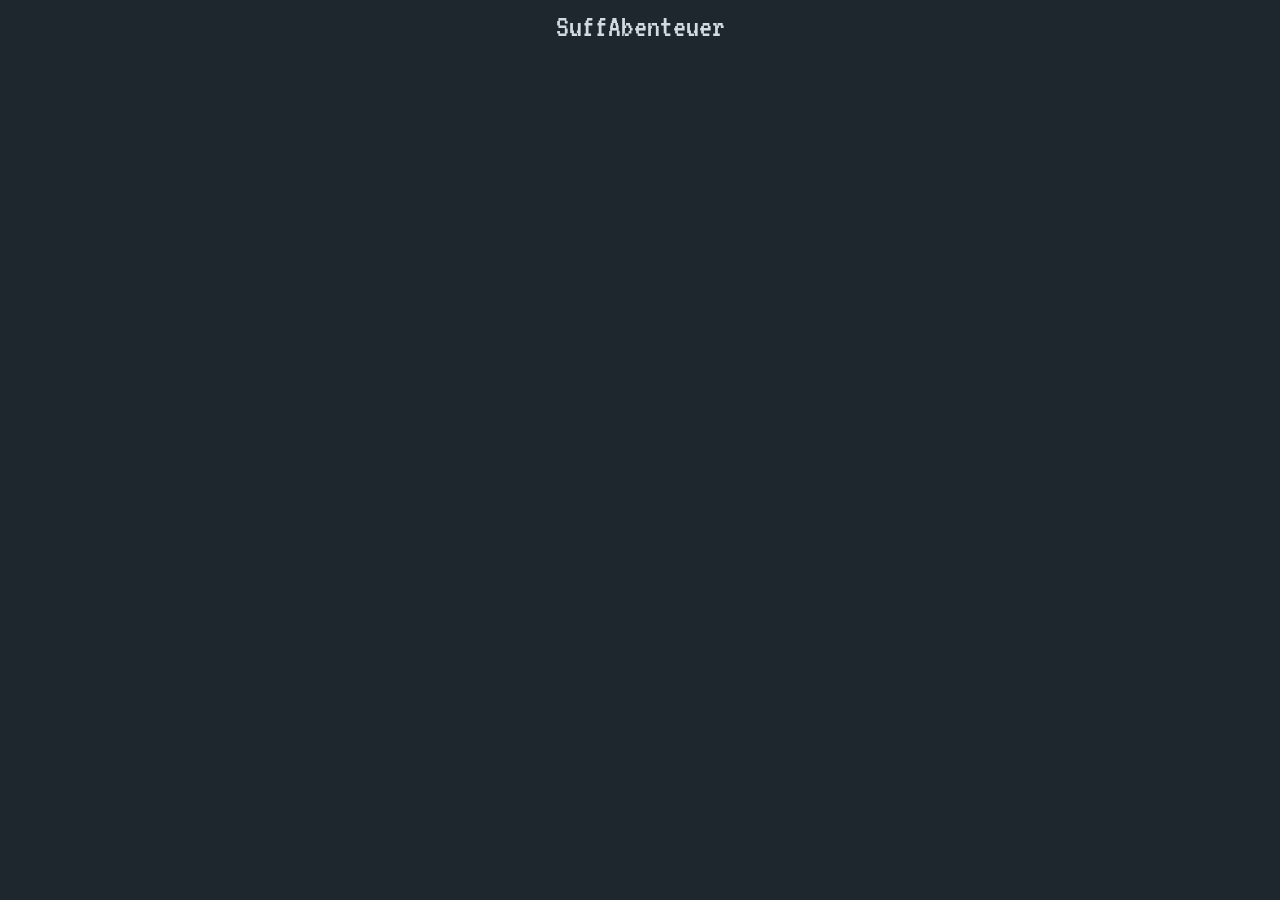
==== www/index.html @ a1d18a03 "Add files via upload" ====
<!DOCTYPE HTML>

<html>

<head>




<link rel="stylesheet" href="css/animate.min.css">
<script src="js/jquery.min.js"></script>
<script src="js/lettering.js"></script>
<script src="js/text.js"></script>
<script src="cordova.js"></script>

	<meta http-equiv="Content-Type" content="text/html; charset=UTF-8" />
	<title>SuffPotatoes</title>
    <link rel="stylesheet" type="text/css" href="css/style.css">
</head>

<body>

<div class="container" id="outPopUp">

  <div class="header">

    <span class="header-text">SuffAbenteuer</span>

  </div>

  <div class="text">


  </div>

<div class="block">
</div>

</div>

<script type="text/javascript">

//Anfangsvariablen initiieren und festlegen

  //Version
  version = "0.1";
  
  //Nicht ändern
  taskcounter = 0;
  lines = 0;
  var tasklist = [];
  var p = [];

  //Standardspieleranzahl
  players = 5;

//Nach dem Laden des Dokumentes

$(document).ready(function(){

  //Funktion zum Starten des Spiels
  initialize();

  //Animation des Headers
  $('.header-text').textillate({ in: { effect: 'fadeInLeft', delay: 20 } });

  //Ausführen von Tasks alle x Millisekunden
  setInterval(function() {

    //Gucken, ob es noch Tasks auszuführen gibt
    if (tasklist.length > taskcounter) {
      doTask(taskcounter);
    }
    
  }, 2000);


});  

//Erstellen von events
function createEvent(id) {

  //Wenn eine id gegeben ist, wähle dieses event. Sonst erstelle ein random event.
  if (id !== undefined) {
    selected = id;
  } else {

  events = 1;
  selected = Math.floor((Math.random() * events) + 1);

  }

  if(selected == 1) {

    addTask("text", "Die Gruppe kommt an einem Bach vorbei, jedoch scheint in diesem... Bier zu fließen?!");

    //Hälfte der Spieler
    half = Math.floor(p.length/2);

    //RandomPlayers sucht "half" zufällige Spieler aus und gibt ein Array mit deren ids wieder
    players = randomPlayers(half);

    var text;

    //Textformatierung
    if(players.length > 1) {

      //Mehr als ein ausgewählter Spieler

      for (i = 0; i < players.length; i++) {  

        if (i == players.length-1) {
          text = text + "und " + p[players[i]]["name"];
        } else if (i == players.length-2) {
          text = text + p[players[i]]["name"] + " ";
        } else {
          text = text + p[players[i]]["name"] + ", ";
        }

        //Shotcounter um 1 erhöhen
        p[players[i]]["drinks"] = p[players[i]]["drinks"]+1;

      }

      text = text.replace('undefined','');
      addTask("text", text + " werden total durstig und wollen unbedingt Alkohol!")
      addTask("textImportant", text + " trinken jeweils einen großen Schluck ihres Getränkes.")

    } else {

      //Nur ein ausgewählter Spieler

      text = p[players[0]]["name"]
      p[players[0]]["drinks"] = p[players[0]]["drinks"]+1;

      text = text.replace('undefined','');
      addTask("text", text + " wird total durstig und will unbedingt Alkohol!")
      addTask("textImportant", text + " trinkt einen großen Schluck.")

    }


  } else {

    //Das Bierbrunnenevent als Notfall, wenn keine id gegeben ist

    addTask("text", "Die Gruppe findet einen Bierbrunnen!");

    half = Math.floor(p.length/2);

    players = randomPlayers(half);

    var text;

    if(players.length > 1) {

      for (i = 0; i < players.length; i++) {  

        if (i == players.length-1) {
          text = text + "und " + p[players[i]]["name"];
        } else if (i == players.length-2) {
          text = text + p[players[i]]["name"] + " ";
        } else {
          text = text + p[players[i]]["name"] + ", ";
        }

        p[players[i]]["drinks"] = p[players[i]]["drinks"]+1;

      }

      text = text.replace('undefined','');
      addTask("text", text + " werden total durstig und wollen unbedingt Alkohol!")
      addTask("textImportant", text + " trinken jeweils einen großen Schluck ihres Getränkes.")

    } else {

      text = p[players[0]]["name"]
      p[players[0]]["drinks"] = p[players[0]]["drinks"]+1;

      text = text.replace('undefined','');
      addTask("text", text + " wird total durstig und will unbedingt Alkohol!")
      addTask("textImportant", text + " trinkt einen großen Schluck.")

    }



  }

  //Den "Weiter"-Button erstellen
  addTask("form", "event");

  console.log(players);

}

function randomPlayers(number) {

  //Ein neues Array welches alle Spieler enthält
  randomplayers = p;
  //Dieses Array mischen
  shuffle(randomplayers);
  var result = [];

    for (i = 0; i < number; i++) {  

      //Die ersten "number" Spieler des Arrays wählen

      result[i] = randomplayers[i]["id"];

    }

  //Das Array mit den ids zurückgeben
  return result;

}

function initialize() {

  //Startfunktion
  addTask("text", "Willkommen zu SuffAbenteuer, Version " + version + "!");

  //Normalen Text wiedergeben
  addTask("text", "Bitte gebe als nächstes die Anzahl der Spieler, ihr Geschlecht und ihre Namen ein!");

  //Wichtigen Text wiedergeben
  addTask("textImportant", "Anzahl Spieler:");

  //Das Formular zur Spieleranzahl anzeigen
  addTask("form", "players");

}


function addTask(type, object, object2) {

  //Die Tasklist ist immer 1 größer als das zuletzt ausgeführte Event
  id = tasklist.length;

  //Jeder Task bekommt eine id, ein typ und weitere Argumente
  task = new Array(id, type, object);

  //Diese werden in das Array mit allen Aufgaben eingefügt
  tasklist[id] = task;

}

function doTask(id) {

  //Den Typ des Tasks überprüfen
  if (tasklist[id]["1"] == "text") {

    //Text ausgeben
    pushText(tasklist[id]["2"]);

  } else if (tasklist[id]["1"] == "form") {

    //Formular erstellen
    pushForm(tasklist[id]["2"]);

  } else if (tasklist[id]["1"] == "textImportant") {

    //Wichtigen Text ausgeben
    pushTextImportant(tasklist[id]["2"]);

  } else if (tasklist[id]["1"] == "event") {

    //Event erstellen
    createEvent(tasklist[id]["2"]);

  }

  taskcounter = taskcounter+1;
}

function pushText(text) {

  //Eine neue Linie hinzufügen
  $( ".text" ).append("<span class='line' id='line" + lines + "'>" + text + "</span><br>");
  //Die Linie animieren
  $('#line' + lines).textillate({ in: { effect: 'fadeInLeft', delay: 20 } });

  //Counter der Linien
  lines = lines+1;

  //Scrollbar immer ganz unten
  var messageBody = document.querySelector('#outPopUp');
  messageBody.scrollTop = messageBody.scrollHeight - messageBody.clientHeight;

}

function pushTextImportant(text) {

  $( ".text" ).append("<span class='line important' id='line" + lines + "'>" + text + "</span><br>");
  $('#line' + lines).textillate({ in: { effect: 'fadeInLeft', delay: 20 } });

  lines = lines+1;

  //Scrollbar immer ganz unten
  var messageBody = document.querySelector('#outPopUp');
  messageBody.scrollTop = messageBody.scrollHeight - messageBody.clientHeight;

}

function pushForm(text) {

  //Gucken, welches Formular vorliegt
  if(text == "players") {

    //Formular für die Anzahl der Spieler
    $( ".text" ).append("<span class='line' id='line" + lines + "'>" + "<input class='playerinput playerline' name='playercount' value='" + players + "' type='text'><button class=' playerline playersubmit' onClick='playerSubmit();' type='button'>Weiter</button>" + "</span><br class='playerline'>");
    $(".playerline").hide();
    $(".playerline").slideDown();

    lines = lines+1;

  } else if (text == "playerdetails") {

    //Formular für Namen u. Geschlecht
    var i;

    for (i = 0; i < players; i++) {
    
    $( ".text" ).append("<span class='playernameline line' id='line" + lines + "'>" + "Name: <input class='playernameline playername' id='playername"+i+"' name='playername"+i+"'type='text'><select class='playersex playernameline' id='playersex"+i+"' name='playersex"+i+"'><option value='m'>M</option><option value='w'>W</option></select></span><br class='playername'>");
    
      $(".playernameline").hide();

    } 

    $(".text").append("<button class='playerpdsubmit playernameline' onClick='pdSubmit();' type='button'>Weiter</button>");

    $(".playernameline").hide();

    $(".playernameline").show("slow");

  } else if (text == "event") {

    //"Weiter"-Button nach einem Event
    $( ".text" ).append("<button class='eventend' onClick='eventEnd();' type='button'>Weiter</button>" + "</span><br class='eventend'>");
    $(".eventend").hide();
    $(".eventend").slideDown();

  }

  //Scrollbar immer ganz unten
  var messageBody = document.querySelector('#outPopUp');
  messageBody.scrollTop = messageBody.scrollHeight - messageBody.clientHeight;

}

//Wenn die Anzahl der Spieler eingegeben wurde
function playerSubmit() {

    players = $(".playerinput").val();
    $(".playerline").slideUp();

    addTask("text", "Ihr seid also ganze " + players + " Spieler? Na das kann ja was werden...");
    addTask("textImportant", "Nun gut, jetzt muss ich noch eure Namen und eure Geschlechter wissen:");
    //Nach den Namen fragen
    addTask("form", "playerdetails");

}

//Wenn die Namen etc eingegeben wurden
function pdSubmit() {

  for (i = 0; i < players; i++) {  

    //Array pd (playerdetails) für jeden Spieler erstellen
    var pd = [];

    pd["id"] = i;
    pd["name"] = $("#playername"+i).val();
    pd["sex"] = $("#playersex"+i).val();
    pd["drinks"] = 0;

    //Dieses Array in p einfügen
    p[i] = pd;

  }

  console.log(p);

  var text;

  for (i = 0; i < p.length; i++) {  

    if (i == p.length-1) {
      text = text + "und " + p[i]["name"];
    } else if (i == p.length-2) {
      text = text + p[i]["name"] + " ";
    } else {
      text = text + p[i]["name"] + ", ";
    }

  }

  //Forumlar entfernen
  $(".playernameline").remove();
  $(".playersex").remove();
  $(".playername").remove();
  $(".playerpdsubmit").remove();

  addTask("text", "Also begaben sich die Gefährten " + text.replace('undefined','') + " auf eine Reise in das Ungewisse.");

  //Das erste Event starten
  addTask("event");

}

//Wenn "Weiter" nach einem Event betätigt wird
function eventEnd() {

  $(".eventend").remove();
  //Neues Event starten
  addTask("event");
  
}

//Funktion zum Mischen von Arrays
function shuffle(array) {
  var currentIndex = array.length, temporaryValue, randomIndex;

  // While there remain elements to shuffle...
  while (0 !== currentIndex) {

    // Pick a remaining element...
    randomIndex = Math.floor(Math.random() * currentIndex);
    currentIndex -= 1;

    // And swap it with the current element.
    temporaryValue = array[currentIndex];
    array[currentIndex] = array[randomIndex];
    array[randomIndex] = temporaryValue;
  }

  return array;
}

</script>

</body>

</html>
---- www/css/style.css ----
@font-face { 
font-family: "VT323"; 
src: url("VT323-Regular.ttf"); 
}

html, body {
	margin: 0;
	width: 100%;
	height: 100%;
	background: #1e272e;


    font-family: 'VT323', monospace;
    overflow: hidden;


}
.container {
	background: #1e272e;
	color: #d2dae2;
	position: relative;
	overflow: auto;
}
.text {
	margin: 10px;
	position: absolute;
	font-size: larger;
}
.header {
	text-align: center;
	padding: 10px;
}
.header-text {
	color: #d2dae2;
	font-size: xx-large;
}
#outPopUp {
  position: absolute;
  width: 100%;
  height: 85%;
  z-index: 15;
}
.playerinput, .playersubmit, .playerpdsubmit, .eventend {
	margin-right: 20px;
	padding: 0px;
	text-align: center;
	width: 50px;
	border: none;
	background: #d2dae2;
	color: #1e272e;
	font-family: 'VT323', monospace;
	font-size: larger;
}
.playersubmit, .playerpdsubmit, .eventend {
	width: 100px;
}
.playersubmit:hover, .playerpdsubmit:hover, .eventend:hover {
	cursor: pointer;
	color: #34e7e4;
}
.playername {
	padding: 0px;
	height: 30px;
	text-align: center;
	width: 120px;
	border: none;
	background: #d2dae2;
	color: #1e272e;
	font-family: 'VT323', monospace;
	font-size: larger;
}
.playersex {
	padding: 0px;
	height: 30px;
	text-align: center;
	border: none;
	background: #d2dae2;
	color: #1e272e;
	font-family: 'VT323', monospace;
	font-size: larger;	
}
.important {
	color: #ef5777;
}

@media screen and (orientation:portrait) {

}

/*
@media screen and (orientation:landscape) {

#outPopUp {
  position: absolute;
  width: 500px;
  height: 800px;
  z-index: 15;
  top: 50%;
  left: 50%;
  margin: -400px 0 0 -250px;
}

}
*/
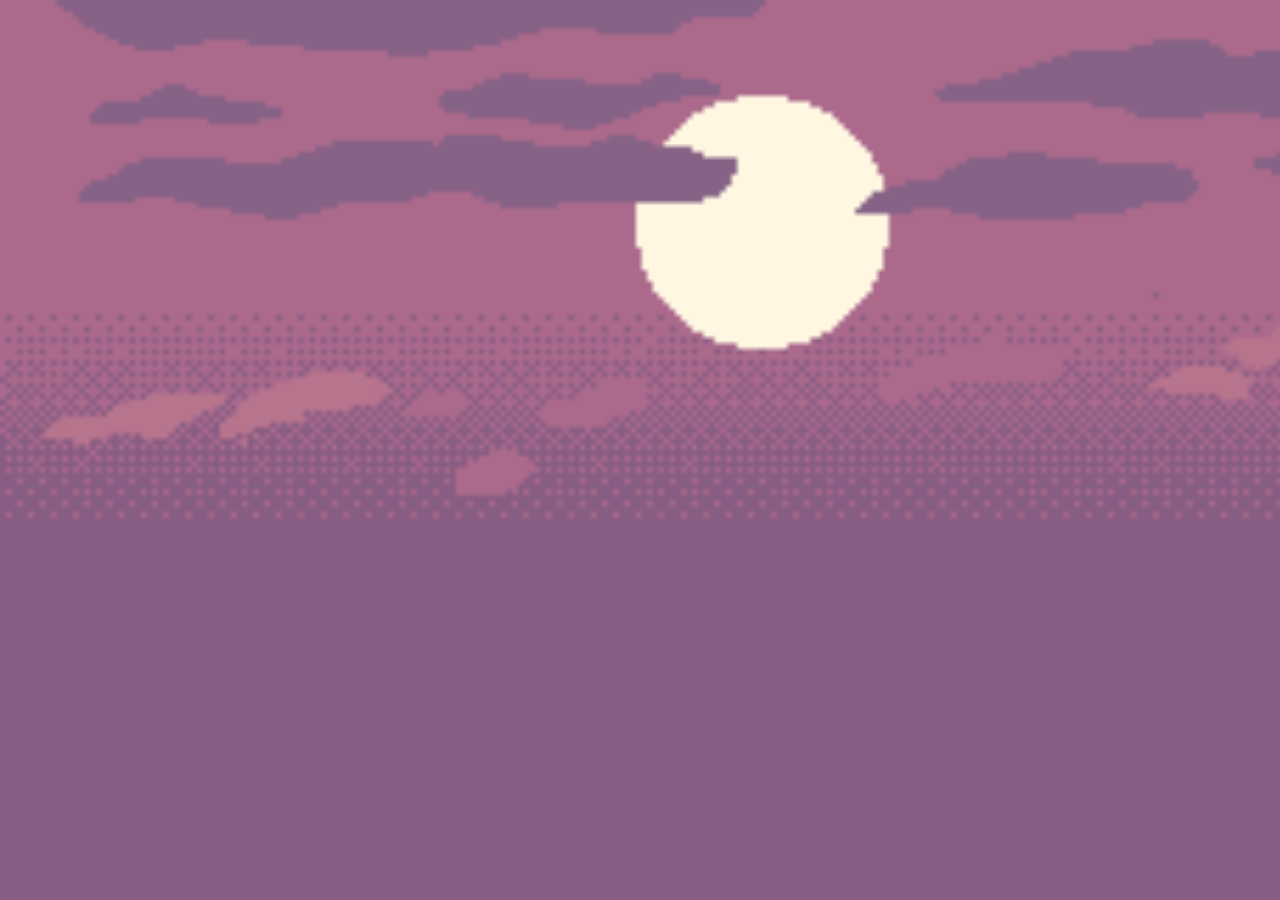
==== commit c67f8d5d: "Add files via upload" ====
--- a/www/index.html
+++ b/www/index.html
@@ -11,20 +11,23 @@
 <script src="js/jquery.min.js"></script>
 <script src="js/lettering.js"></script>
 <script src="js/text.js"></script>
+<script src="js/typed.min.js"></script>
 <script src="cordova.js"></script>
 
 	<meta http-equiv="Content-Type" content="text/html; charset=UTF-8" />
-	<title>SuffPotatoes</title>
+	<title>SuffAbenteuer</title>
     <link rel="stylesheet" type="text/css" href="css/style.css">
 </head>
 
 <body>
 
+<div class="background layer1"></div>
+
 <div class="container" id="outPopUp">
 
   <div class="header">
 
-    <span class="header-text">SuffAbenteuer</span>
+    <span class="header-text"></span>
 
   </div>
 
@@ -43,7 +46,7 @@
 //Anfangsvariablen initiieren und festlegen
 
   //Version
-  version = "0.1";
+  version = "0.2";
   
   //Nicht ändern
   taskcounter = 0;
@@ -62,7 +65,13 @@
   initialize();
 
   //Animation des Headers
-  $('.header-text').textillate({ in: { effect: 'fadeInLeft', delay: 20 } });
+  //$('.header-text').textillate({ in: { effect: 'fadeInLeft', delay: 20 } });
+
+    var typed = new Typed('.header-text', {
+    strings: [" SuffAbenteuer "],
+    typeSpeed: 10,
+    showCursor: false
+    });
 
   //Ausführen von Tasks alle x Millisekunden
   setInterval(function() {
@@ -85,14 +94,19 @@
     selected = id;
   } else {
 
-  events = 1;
+  //Wie viele events gibt es bisher?
+  events = 5;
   selected = Math.floor((Math.random() * events) + 1);
 
   }
 
   if(selected == 1) {
 
-    addTask("text", "Die Gruppe kommt an einem Bach vorbei, jedoch scheint in diesem... Bier zu fließen?!");
+    alklist = new Array("Bier","Wein","Vodka","Absinth","Korn");
+    alk = alklist[Math.floor((Math.random() * alklist.length) + 1)];
+
+    addTask("text", "Die Gruppe kommt an einem Bach vorbei.");
+    addTask("text", "In diesem scheint... " + alk + " zu fließen?!");
 
     //Hälfte der Spieler
     half = Math.floor(p.length/2);
@@ -140,50 +154,47 @@
     }
 
 
-  } else {
-
-    //Das Bierbrunnenevent als Notfall, wenn keine id gegeben ist
-
-    addTask("text", "Die Gruppe findet einen Bierbrunnen!");
-
-    half = Math.floor(p.length/2);
-
-    players = randomPlayers(half);
-
-    var text;
-
-    if(players.length > 1) {
-
-      for (i = 0; i < players.length; i++) {  
-
-        if (i == players.length-1) {
-          text = text + "und " + p[players[i]]["name"];
-        } else if (i == players.length-2) {
-          text = text + p[players[i]]["name"] + " ";
-        } else {
-          text = text + p[players[i]]["name"] + ", ";
-        }
-
-        p[players[i]]["drinks"] = p[players[i]]["drinks"]+1;
-
-      }
-
-      text = text.replace('undefined','');
-      addTask("text", text + " werden total durstig und wollen unbedingt Alkohol!")
-      addTask("textImportant", text + " trinken jeweils einen großen Schluck ihres Getränkes.")
-
-    } else {
-
-      text = p[players[0]]["name"]
-      p[players[0]]["drinks"] = p[players[0]]["drinks"]+1;
-
-      text = text.replace('undefined','');
-      addTask("text", text + " wird total durstig und will unbedingt Alkohol!")
-      addTask("textImportant", text + " trinkt einen großen Schluck.")
-
-    }
-
-
+  } else if(selected == 2) {
+
+    name = Math.floor((Math.random() * p.length) + 1);
+    addTask("text", p[name]["name"] + " kommt vom Weg ab.");
+
+    alklist = new Array("Junggesellenabschied", "masturbierenden Opa", "heulenden Jungen", "halluzinierenden Affen");
+    alk = alklist[Math.floor((Math.random() * alklist.length) + 1)];
+
+    addTask("text", p[name]["name"] + " trifft auf einen " + alk + ", der Shots verteilt!");
+    addTask("textImportant", p[name]["name"] + " trinkt einen Shot seiner Wahl.");
+
+  } else if (selected == 3) {
+
+    players = randomPlayers(2);
+
+    addTask("text", "Aber was ist das? Ihr kommt bei " + p[players[0]]["name"] + " zu Hause vorbei!");
+    addTask("text", p[players[1]]["name"] + " beschließt dort mit " + p[players[0]]["name"] + " eine Pause zu machen.");  
+    addTask("textImportant", "Alle außer " + p[players[0]]["name"] + " und " + p[players[1]]["name"] + " trinken!");
+
+  } else if (selected == 4) {
+
+    players = randomPlayers(2);
+ 
+    addTask("text", "Ahhhh! Plötzlich schreit " + p[players[0]]["name"] + "!");
+    addTask("text", p[players[0]]["name"] + " findet eine Schlange am Wegrand. " + p[players[1]]["name"] + " soll sie verjagen...");  
+    addTask("text", "Die Schlange beißt " + p[players[1]]["name"] + "!");
+    addTask("textImportant", p[players[1]]["name"] + " ist unter der Gürtellinie nun partiell gelähmt!");
+
+    p[players[1]]["nosex"] = "true";
+
+  } else if (selected == 5) {
+
+    name = Math.floor((Math.random() * p.length) + 1);
+
+    addTask("text", "Um die Ecke herum erkennt die Gruppe einen Turm.");
+    addTask("text", "Sie kommen tatsächlich am NSG vorbei!");
+    addTask("text", "Tomek Lucas kommt mit einem großen Becher Ethanol aus dem Chemieraum...");
+    addTask("text", "'Trinken Sie einen Schluck, " + p[name]["name"] + "!', sagt er.");  
+    addTask("textImportant", p[name]["name"] + " hat nun die Wahl zwischen weglaufen oder trinken!");
+
+  } else  {
 
   }
 
@@ -218,7 +229,7 @@
 function initialize() {
 
   //Startfunktion
-  addTask("text", "Willkommen zu SuffAbenteuer, Version " + version + "!");
+  addTask("text", "Willkommen zu SuffAbenteuer, Version " + version + " von Paul Steege!");
 
   //Normalen Text wiedergeben
   addTask("text", "Bitte gebe als nächstes die Anzahl der Spieler, ihr Geschlecht und ihre Namen ein!");
@@ -276,9 +287,18 @@
 function pushText(text) {
 
   //Eine neue Linie hinzufügen
-  $( ".text" ).append("<span class='line' id='line" + lines + "'>" + text + "</span><br>");
-  //Die Linie animieren
-  $('#line' + lines).textillate({ in: { effect: 'fadeInLeft', delay: 20 } });
+  $( ".text" ).append("<span class='line' id='line" + lines + "'></span><br>");
+
+  //Die Linie animieren - veraltet
+  //$('#line' + lines).textillate({ in: { effect: 'fadeInLeft', delay: 20 } });
+
+  //Buchstaben einzeln
+  var typed = new Typed('#line' + lines, {
+    strings: [text],
+    typeSpeed: 10,
+    showCursor: false
+  });
+
 
   //Counter der Linien
   lines = lines+1;
@@ -291,8 +311,15 @@
 
 function pushTextImportant(text) {
 
-  $( ".text" ).append("<span class='line important' id='line" + lines + "'>" + text + "</span><br>");
-  $('#line' + lines).textillate({ in: { effect: 'fadeInLeft', delay: 20 } });
+  $( ".text" ).append("<span class='line important' id='line" + lines + "'></span><br>");
+
+  var typed = new Typed('#line' + lines, {
+    strings: [text],
+    typeSpeed: 10,
+    showCursor: false
+  });
+
+  //$('#line' + lines).textillate({ in: { effect: 'fadeInLeft', delay: 20 } });
 
   lines = lines+1;
 
@@ -352,7 +379,7 @@
 function playerSubmit() {
 
     players = $(".playerinput").val();
-    $(".playerline").slideUp();
+    $(".playerline").show();
 
     addTask("text", "Ihr seid also ganze " + players + " Spieler? Na das kann ja was werden...");
     addTask("textImportant", "Nun gut, jetzt muss ich noch eure Namen und eure Geschlechter wissen:");
--- a/www/css/style.css
+++ b/www/css/style.css
@@ -16,8 +16,8 @@
 
 }
 .container {
-	background: #1e272e;
-	color: #d2dae2;
+	color: #ffffff;
+	text-shadow: 1px 1px #000000;
 	position: relative;
 	overflow: auto;
 }
@@ -80,7 +80,19 @@
 	font-size: larger;	
 }
 .important {
-	color: #ef5777;
+	color: #48dbfb;
+}
+.background {
+	height: 100%;
+	width: 100%;
+	position: absolute;
+	top: 0;
+	left:0;
+	background-size: cover;
+}
+.layer1 {
+	z-index: 1;
+	background-image: url(../img/mountain/parallax-mountain-bg.png);
 }
 
 @media screen and (orientation:portrait) {
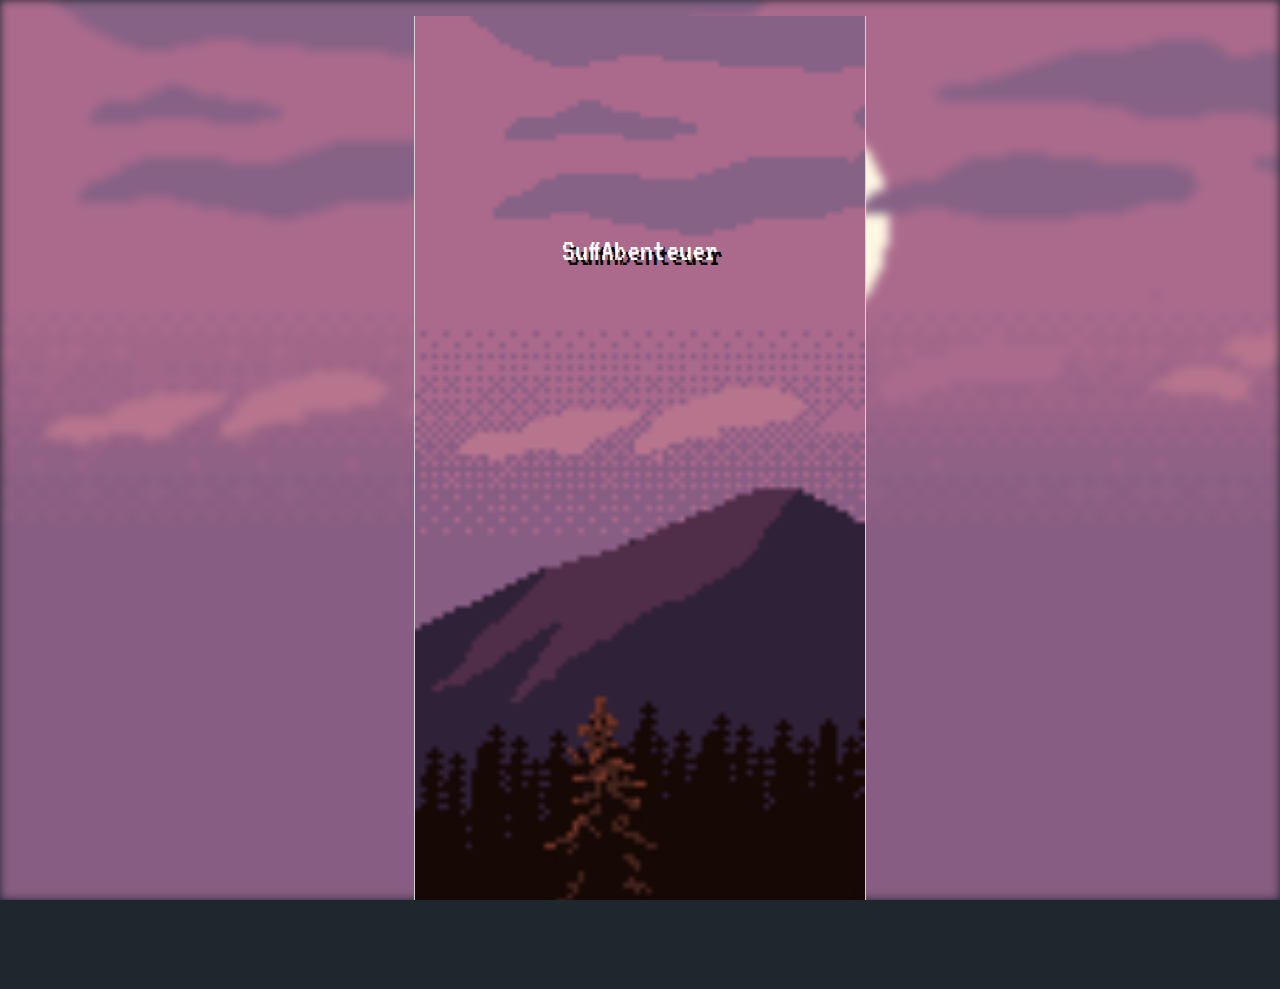
==== commit 3e66cb0d: "changed display size" ====
--- a/www/index.html
+++ b/www/index.html
@@ -9,50 +9,88 @@
 
 <link rel="stylesheet" href="css/animate.min.css">
 <script src="js/jquery.min.js"></script>
+<script src="js/jquery-ui.min.js"></script>
 <script src="js/lettering.js"></script>
-<script src="js/text.js"></script>
 <script src="js/typed.min.js"></script>
 <script src="cordova.js"></script>
 
 	<meta http-equiv="Content-Type" content="text/html; charset=UTF-8" />
 	<title>SuffAbenteuer</title>
+
     <link rel="stylesheet" type="text/css" href="css/style.css">
+    <link rel="stylesheet" type="text/css" href="css/jquery-ui.min.css">
+
 </head>
 
 <body>
 
-<div class="background layer1"></div>
-
-<div class="container" id="outPopUp">
-
-  <div class="header">
-
-    <span class="header-text"></span>
-
+<div class="body-background"></div>
+
+<div class="game-wrapper">
+
+  <div id="dialog-message" title="Credits">
+    <p>
+      Vielen Dank:
+    </p>
+    <p>
+      Kevin MacLeod (incompetech.com) für:<br>
+      "Adventure Meme" <br>
+      Licensed under Creative Commons: By Attribution 3.0 License
+      http://creativecommons.org/licenses/by/3.0/
+    </p>
+    <p>
+      Lettering.js <br>
+      http://letteringjs.com/
+    </p>
+    <p>
+      Typed.js <br>
+      https://mattboldt.com/demos/typed-js/
+    </p>
   </div>
 
-  <div class="text">
-
-
+  <div class="background layer1"></div>
+  <div class="background layer2"></div>
+  <div class="background layer3"></div>
+  <div class="background layer4"></div>
+  <div class="background layer5"></div>
+
+  <div class="container" id="outPopUp">
+
+    <div class="header">
+
+      <span class="header-text">SuffAbenteuer</span>
+
+    </div>
+
+    <div class="text">
+
+
+    </div>
+
+  <div class="block">
   </div>
 
-<div class="block">
+  </div>
+
 </div>
 
-</div>
-
 <script type="text/javascript">
 
 //Anfangsvariablen initiieren und festlegen
 
   //Version
-  version = "0.2";
+  version = "0.3";
   
   //Nicht ändern
   taskcounter = 0;
   lines = 0;
   var tasklist = [];
   var p = [];
+  layer2 = false;
+  layer3 = false;
+  layer4 = false;
+  layer5 = false;
+  var wait;
 
   //Standardspieleranzahl
   players = 5;
@@ -61,30 +99,93 @@
 
 $(document).ready(function(){
 
+  //Musik starten
+  var audio = new Audio('music/adventure.mp3');
+  audio.volume = 0.3;
+  audio.loop = true;
+  audio.play();
+
+  //Dialog für Credits initialisieren
+  $( "#dialog-message" ).dialog({
+    autoOpen: false
+  });
+
   //Funktion zum Starten des Spiels
   initialize();
 
-  //Animation des Headers
-  //$('.header-text').textillate({ in: { effect: 'fadeInLeft', delay: 20 } });
-
-    var typed = new Typed('.header-text', {
-    strings: [" SuffAbenteuer "],
-    typeSpeed: 10,
-    showCursor: false
-    });
-
   //Ausführen von Tasks alle x Millisekunden
   setInterval(function() {
 
     //Gucken, ob es noch Tasks auszuführen gibt
     if (tasklist.length > taskcounter) {
-      doTask(taskcounter);
-    }
+      if (wait == "true") {
+
+      } else {
+        doTask(taskcounter);
+      }
+    }
+
+    audio.play();
+
+  var messageBody = document.querySelector('#outPopUp');
+  messageBody.scrollTop = messageBody.scrollHeight - messageBody.clientHeight;
+
+  //Animation des Hintergrundes
+  //animateBackground();
     
-  }, 2000);
+  }, 20);
 
 
 });  
+
+function animateBackground() {
+
+
+if(layer3 == false) {
+  layer3 = true;
+  $('.layer3').animate({
+      left: '-=100', // move 500px to the left
+  }, 5000, function() {
+
+  $('.layer3').animate({
+      left: '+=100', // move 500px to the right
+  }, 5000, function() {
+    layer3 = false;
+  });
+
+  });
+} 
+if(layer4 == false) {
+  layer4 = true;
+  $('.layer4').animate({
+      left: '-=200', // move 500px to the left
+  }, 5000, function() {
+
+  $('.layer4').animate({
+      left: '+=200', // move 500px to the right
+  }, 5000, function() {
+    layer4 = false;
+  });
+
+  });
+} 
+if(layer5 == false) {
+  layer5 = true;
+  $('.layer5').animate({
+      left: '-=300', // move 500px to the left
+  }, 5000, function() {
+
+  $('.layer5').animate({
+      left: '+=300', // move 500px to the right
+  }, 5000, function() {
+    layer5 = false;
+  });
+
+  });
+} 
+
+
+}
 
 //Erstellen von events
 function createEvent(id) {
@@ -95,15 +196,17 @@
   } else {
 
   //Wie viele events gibt es bisher?
-  events = 5;
+  events = 6;
   selected = Math.floor((Math.random() * events) + 1);
 
   }
 
+  drinkcount = Math.floor((Math.random() * 8) + 2);
+
   if(selected == 1) {
 
     alklist = new Array("Bier","Wein","Vodka","Absinth","Korn");
-    alk = alklist[Math.floor((Math.random() * alklist.length) + 1)];
+    alk = alklist[Math.floor((Math.random() * alklist.length) + 1) - 1];
 
     addTask("text", "Die Gruppe kommt an einem Bach vorbei.");
     addTask("text", "In diesem scheint... " + alk + " zu fließen?!");
@@ -132,38 +235,39 @@
         }
 
         //Shotcounter um 1 erhöhen
-        p[players[i]]["drinks"] = p[players[i]]["drinks"]+1;
+        p[players[i]]["drinks"] = p[players[i]]["drinks"]+drinkcount;
 
       }
 
       text = text.replace('undefined','');
       addTask("text", text + " werden total durstig und wollen unbedingt Alkohol!")
-      addTask("textImportant", text + " trinken jeweils einen großen Schluck ihres Getränkes.")
+      addTask("textImportant", text + " trinken jeweils " + drinkcount + " Schlücke ihres Getränkes.")
 
     } else {
 
       //Nur ein ausgewählter Spieler
 
       text = p[players[0]]["name"]
-      p[players[0]]["drinks"] = p[players[0]]["drinks"]+1;
+      p[players[0]]["drinks"] = p[players[0]]["drinks"]+drinkcount;
 
       text = text.replace('undefined','');
       addTask("text", text + " wird total durstig und will unbedingt Alkohol!")
-      addTask("textImportant", text + " trinkt einen großen Schluck.")
+      addTask("textImportant", text + " trinkt " + drinkcount + " Schlücke.")
 
     }
 
 
   } else if(selected == 2) {
 
-    name = Math.floor((Math.random() * p.length) + 1);
+    name = Math.floor((Math.random() * p.length) + 1)-1;
     addTask("text", p[name]["name"] + " kommt vom Weg ab.");
 
-    alklist = new Array("Junggesellenabschied", "masturbierenden Opa", "heulenden Jungen", "halluzinierenden Affen");
-    alk = alklist[Math.floor((Math.random() * alklist.length) + 1)];
+    alklist = new Array("Junggesellenabschied", "betrunkenen Greis", "heulenden Buben", "halluzinierenden Affen");
+    alk = alklist[Math.floor((Math.random() * alklist.length) + 1)-1];
 
     addTask("text", p[name]["name"] + " trifft auf einen " + alk + ", der Shots verteilt!");
-    addTask("textImportant", p[name]["name"] + " trinkt einen Shot seiner Wahl.");
+    addTask("textImportant", p[name]["name"] + " trinkt " + drinkcount + " Schlücke.");
+    p[name]["drinks"] = p[name]["drinks"]+drinkcount;
 
   } else if (selected == 3) {
 
@@ -171,7 +275,7 @@
 
     addTask("text", "Aber was ist das? Ihr kommt bei " + p[players[0]]["name"] + " zu Hause vorbei!");
     addTask("text", p[players[1]]["name"] + " beschließt dort mit " + p[players[0]]["name"] + " eine Pause zu machen.");  
-    addTask("textImportant", "Alle außer " + p[players[0]]["name"] + " und " + p[players[1]]["name"] + " trinken!");
+    addTask("textImportant", "Alle außer " + p[players[0]]["name"] + " und " + p[players[1]]["name"] + " trinken einen Schluck!");
 
   } else if (selected == 4) {
 
@@ -186,15 +290,40 @@
 
   } else if (selected == 5) {
 
-    name = Math.floor((Math.random() * p.length) + 1);
+    name = Math.floor((Math.random() * p.length) + 1)-1;
 
     addTask("text", "Um die Ecke herum erkennt die Gruppe einen Turm.");
     addTask("text", "Sie kommen tatsächlich am NSG vorbei!");
     addTask("text", "Tomek Lucas kommt mit einem großen Becher Ethanol aus dem Chemieraum...");
     addTask("text", "'Trinken Sie einen Schluck, " + p[name]["name"] + "!', sagt er.");  
-    addTask("textImportant", p[name]["name"] + " hat nun die Wahl zwischen weglaufen oder trinken!");
-
-  } else  {
+    if(Math.floor((Math.random() * 2) + 3) == 3) {
+      addTask("textImportant", p[name]["name"] + " ergreift die Flucht! Wer bleibt schon freiwillig in der Schule..."); 
+      p[name]["runaway"] = p[name]["runaway"]+1;
+    } else {
+      addTask("text", "Dieses Angebot ist für " + p[name]["name"] + " natürlich schwer auszuschlagen."); 
+      addTask("textImportant", p[name]["name"] + " trinkt " + drinkcount + " Schlücke!");
+      p[name]["drinks"] = p[name]["drinks"]+drinkcount;
+    }
+
+  } else if (selected == 6) {
+
+    name = Math.floor((Math.random() * p.length) + 1)-1;
+    addTask("text", "Ein großes Schild mit der Aufschrift 'Freudenhaus' taucht um die Ecke auf.");
+    console.log(p[name]["name"] + " nosex = " + p[name]["nosex"]);
+    if(p[name]["nosex"] == "true") {
+        addTask("text", p[name]["name"] + " wird total traurig, da er aufgrund seiner Lähmung impotent ist.");
+        addTask("textImportant", p[name]["name"] + " trinkt einen Schluck!");
+    } else {
+      addTask("text", p[name]["name"] + " sprintet los und betritt das Freudenhaus.");
+      addTask("text", "Und "+  p[name]["name"] + " legt los...");
+      addTask("text", "...");
+      addTask("text", "...");
+      addTask("text", "...");
+      addTask("text", "Wow, "+ p[name]["name"] + " hat ganze " + Math.floor((Math.random() * 60) + 2) + " Sekunden durchgehalten!");
+      addTask("text", "Für diese Leistung spendiert der Wirt einen Drink!");
+      addTask("textImportant", p[name]["name"] + " trinkt " + drinkcount + " Schlücke!");
+      p[name]["drinks"] = p[name]["drinks"]+drinkcount;
+    }
 
   }
 
@@ -231,6 +360,9 @@
   //Startfunktion
   addTask("text", "Willkommen zu SuffAbenteuer, Version " + version + " von Paul Steege!");
 
+  //Credits
+  addTask("text", "Vollständige Credits: <a class='showcredits' onClick='showCredits();'>Klicke hier</a>")
+
   //Normalen Text wiedergeben
   addTask("text", "Bitte gebe als nächstes die Anzahl der Spieler, ihr Geschlecht und ihre Namen ein!");
 
@@ -242,6 +374,10 @@
 
 }
 
+//ShowCredits
+function showCredits() {
+    $("#dialog-message").dialog('open');
+}
 
 function addTask(type, object, object2) {
 
@@ -285,6 +421,13 @@
 }
 
 function pushText(text) {
+
+  wait = "true";
+
+  var typing = new Audio('music/typing.mp3');
+  typing.playbackRate = 2;
+  typing.loop = true;
+  typing.play();
 
   //Eine neue Linie hinzufügen
   $( ".text" ).append("<span class='line' id='line" + lines + "'></span><br>");
@@ -295,8 +438,13 @@
   //Buchstaben einzeln
   var typed = new Typed('#line' + lines, {
     strings: [text],
-    typeSpeed: 10,
-    showCursor: false
+    typeSpeed: 20,
+    showCursor: true,
+    onComplete: (self) => {
+      typing.pause();
+      $(".typed-cursor").remove();
+      setTimeout(function(){wait = "false";}, 200);
+    }
   });
 
 
@@ -311,13 +459,31 @@
 
 function pushTextImportant(text) {
 
+  wait = "true";
+
+  var typing = new Audio('music/typing.mp3');
+  typing.playbackRate = 2;
+  typing.loop = true;
+  typing.play();
+
+  var alarm = new Audio('music/alarm.wav');
+  typing.playbackRate = 1;
+  alarm.volume = 0.6;
+  alarm.play();
+
   $( ".text" ).append("<span class='line important' id='line" + lines + "'></span><br>");
 
   var typed = new Typed('#line' + lines, {
     strings: [text],
-    typeSpeed: 10,
-    showCursor: false
-  });
+    typeSpeed: 20,
+    showCursor: true,
+    onComplete: (self) => {
+      typing.pause();
+      $(".typed-cursor").remove();
+      setTimeout(function(){wait = "false";}, 200);
+    }
+  });
+
 
   //$('#line' + lines).textillate({ in: { effect: 'fadeInLeft', delay: 20 } });
 
@@ -337,7 +503,7 @@
     //Formular für die Anzahl der Spieler
     $( ".text" ).append("<span class='line' id='line" + lines + "'>" + "<input class='playerinput playerline' name='playercount' value='" + players + "' type='text'><button class=' playerline playersubmit' onClick='playerSubmit();' type='button'>Weiter</button>" + "</span><br class='playerline'>");
     $(".playerline").hide();
-    $(".playerline").slideDown();
+    $(".playerline").show();
 
     lines = lines+1;
 
@@ -358,14 +524,14 @@
 
     $(".playernameline").hide();
 
-    $(".playernameline").show("slow");
+    $(".playernameline").show();
 
   } else if (text == "event") {
 
     //"Weiter"-Button nach einem Event
     $( ".text" ).append("<button class='eventend' onClick='eventEnd();' type='button'>Weiter</button>" + "</span><br class='eventend'>");
     $(".eventend").hide();
-    $(".eventend").slideDown();
+    $(".eventend").show();
 
   }
 
@@ -379,7 +545,7 @@
 function playerSubmit() {
 
     players = $(".playerinput").val();
-    $(".playerline").show();
+    $(".playerline").remove();
 
     addTask("text", "Ihr seid also ganze " + players + " Spieler? Na das kann ja was werden...");
     addTask("textImportant", "Nun gut, jetzt muss ich noch eure Namen und eure Geschlechter wissen:");
@@ -400,6 +566,7 @@
     pd["name"] = $("#playername"+i).val();
     pd["sex"] = $("#playersex"+i).val();
     pd["drinks"] = 0;
+    pd["runaway"] = 0;
 
     //Dieses Array in p einfügen
     p[i] = pd;
--- a/www/css/style.css
+++ b/www/css/style.css
@@ -12,8 +12,28 @@
 
     font-family: 'VT323', monospace;
     overflow: hidden;
-
-
+}
+.body-background {
+	height: 100%;
+	width: 100%;
+	position: absolute;
+	top: 0;
+	left: 0;
+
+	background-image: url(../img/mountain/parallax-mountain-bg.png);
+	background-size: cover;
+
+	z-index: 0;
+	filter:blur(5px);
+}
+.game-wrapper {
+    width: 450px;
+    height: 100%;
+    background: #F7F7F7;
+    border-left: 1px solid #D2D5D7;
+    border-right: 1px solid #D2D5D7;
+    margin: 0 auto;
+    position: relative;
 }
 .container {
 	color: #ffffff;
@@ -31,11 +51,11 @@
 	padding: 10px;
 }
 .header-text {
-	color: #d2dae2;
+	color: #ffffff;
 	font-size: xx-large;
+	text-shadow: 5px 5px #000000;
 }
 #outPopUp {
-  position: absolute;
   width: 100%;
   height: 85%;
   z-index: 15;
@@ -46,8 +66,8 @@
 	text-align: center;
 	width: 50px;
 	border: none;
-	background: #d2dae2;
-	color: #1e272e;
+	background: #ffffff;
+	color: black;
 	font-family: 'VT323', monospace;
 	font-size: larger;
 }
@@ -56,7 +76,9 @@
 }
 .playersubmit:hover, .playerpdsubmit:hover, .eventend:hover {
 	cursor: pointer;
-	color: #34e7e4;
+	color: #48dbfb;
+	text-shadow: 1px 1px #000000;
+	transition: 0.2s;
 }
 .playername {
 	padding: 0px;
@@ -68,6 +90,10 @@
 	color: #1e272e;
 	font-family: 'VT323', monospace;
 	font-size: larger;
+	margin-right: 10px;
+}
+.playernameline {
+	line-height: 30px;
 }
 .playersex {
 	padding: 0px;
@@ -77,10 +103,11 @@
 	background: #d2dae2;
 	color: #1e272e;
 	font-family: 'VT323', monospace;
-	font-size: larger;	
+	font-size: 23px;	
 }
 .important {
 	color: #48dbfb;
+	background: rgba(60,41,54,0.6);
 }
 .background {
 	height: 100%;
@@ -89,10 +116,79 @@
 	top: 0;
 	left:0;
 	background-size: cover;
+	background-repeat: repeat-x;
 }
 .layer1 {
 	z-index: 1;
 	background-image: url(../img/mountain/parallax-mountain-bg.png);
+}
+.layer2 {
+	z-index: 2;
+	background-image: url(../img/mountain/parallax-mountain-montain-far.png);
+}
+.layer3 {
+	/*width: calc(100% + 100px);*/
+	z-index: 3;
+	background-image: url(../img/mountain/parallax-mountain-mountains.png);
+}
+.layer4 {
+	/*width: calc(100% + 200px);*/
+	z-index: 4;
+	background-image: url(../img/mountain/parallax-mountain-trees.png);
+}
+.layer5 {
+	/*width: calc(100% + 300px);*/
+	z-index: 5;
+	background-image: url(../img/mountain/parallax-mountain-foreground-trees.png);	
+}
+.showcredits:hover {
+	cursor: pointer;
+	color: #48dbfb;
+}
+
+@media only screen and (max-width: 1080px) {
+	.game-wrapper {
+	    width: 100%;
+	}
+	.playername {
+		padding: 0px;
+		height: 60px;
+		font-size: 60px;
+		margin-right: 10px;
+	}
+	.playernameline {
+		line-height: 60px;
+	}
+	.playersex {
+		height: 60px;
+		font-size: 53px;	
+	}
+	.text {
+		font-size: 60px;
+	}
+	.header-text {
+		font-size: 80px;
+	}
+	.playerinput, .playersubmit, .playerpdsubmit, .eventend {
+		margin-right: 20px;
+		padding: 0px;
+		text-align: center;
+		width: 200px;
+		border: none;
+		background: #ffffff;
+		color: black;
+		font-family: 'VT323', monospace;
+		font-size: 53px;
+	}
+	.playersubmit, .playerpdsubmit, .eventend {
+		width: 200px;
+	}
+	.playerpdsubmit {
+		height: 60px;
+	}
+	.playername {
+		width: 240px;
+	}
 }
 
 @media screen and (orientation:portrait) {
